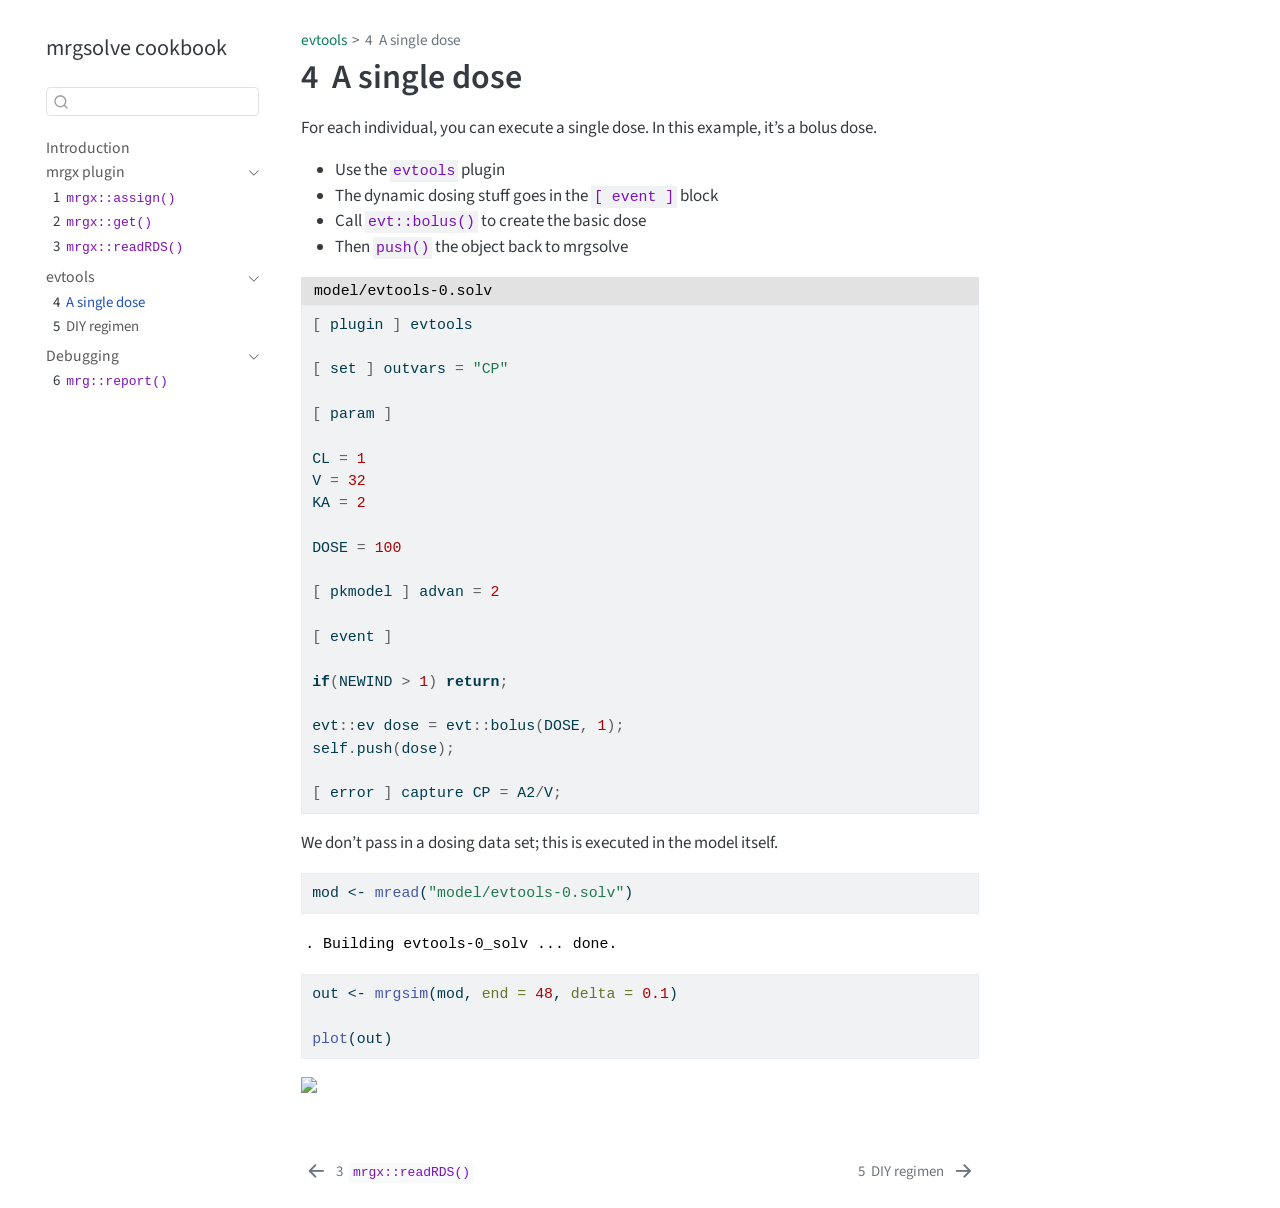
==== docs/evtools-0.html @ e3a0a81f "start adding evtools" ====
<!DOCTYPE html>
<html xmlns="http://www.w3.org/1999/xhtml" lang="en" xml:lang="en"><head>

<meta charset="utf-8">
<meta name="generator" content="quarto-1.9.37">

<meta name="viewport" content="width=device-width, initial-scale=1.0, user-scalable=yes">


<title>4&nbsp; A single dose – mrgsolve cookbook</title>
<style>
/* Default styles provided by pandoc.
** See https://pandoc.org/MANUAL.html#variables-for-html for config info.
*/
code{white-space: pre-wrap;}
span.smallcaps{font-variant: small-caps;}
div.columns{display: flex; gap: min(4vw, 1.5em);}
div.column{flex: auto; overflow-x: auto;}
div.hanging-indent{margin-left: 1.5em; text-indent: -1.5em;}
ul.task-list{list-style: none;}
ul.task-list li input[type="checkbox"] {
  width: 0.8em;
  margin: 0 0.8em 0.2em -1em; /* quarto-specific, see https://github.com/quarto-dev/quarto-cli/issues/4556 */ 
  vertical-align: middle;
}
/* CSS for syntax highlighting */
html { -webkit-text-size-adjust: 100%; }
pre > code.sourceCode { white-space: pre; position: relative; }
pre > code.sourceCode > span { display: inline-block; line-height: 1.25; }
pre > code.sourceCode > span:empty { height: 1.2em; }
.sourceCode { overflow: visible; }
code.sourceCode > span { color: inherit; text-decoration: inherit; }
div.sourceCode { margin: 1em 0; }
pre.sourceCode { margin: 0; }
@media screen {
div.sourceCode { overflow: auto; }
}
@media print {
pre > code.sourceCode { white-space: pre-wrap; }
pre > code.sourceCode > span { text-indent: -5em; padding-left: 5em; }
}
pre.numberSource code
  { counter-reset: source-line 0; }
pre.numberSource code > span
  { position: relative; left: -4em; counter-increment: source-line; }
pre.numberSource code > span > a:first-child::before
  { content: counter(source-line);
    position: relative; left: -1em; text-align: right; vertical-align: baseline;
    border: none; display: inline-block;
    -webkit-touch-callout: none; -webkit-user-select: none;
    -khtml-user-select: none; -moz-user-select: none;
    -ms-user-select: none; user-select: none;
    padding: 0 4px; width: 4em;
  }
pre.numberSource { margin-left: 3em;  padding-left: 4px; }
div.sourceCode
  {   }
@media screen {
pre > code.sourceCode > span > a:first-child::before { text-decoration: underline; }
}
</style>


<script src="site_libs/quarto-nav/quarto-nav.js"></script>
<script src="site_libs/quarto-nav/headroom.min.js"></script>
<script src="site_libs/clipboard/clipboard.min.js"></script>
<script src="site_libs/quarto-search/autocomplete.umd.js"></script>
<script src="site_libs/quarto-search/fuse.min.js"></script>
<script src="site_libs/quarto-search/quarto-search.js"></script>
<meta name="quarto:offset" content="./">
<link href="./evtools-1.html" rel="next">
<link href="./mrgx-rds.html" rel="prev">
<link href="./images/MRG-Solve-Hex.png" rel="icon" type="image/png">
<script src="site_libs/quarto-html/quarto.js" type="module"></script>
<script src="site_libs/quarto-html/tabsets/tabsets.js" type="module"></script>
<script src="site_libs/quarto-html/popper.min.js"></script>
<script src="site_libs/quarto-html/tippy.umd.min.js"></script>
<script src="site_libs/quarto-html/anchor.min.js"></script>
<link href="site_libs/quarto-html/tippy.css" rel="stylesheet">
<link href="site_libs/quarto-html/quarto-syntax-highlighting-7f8f88aac4f3542376d5c11b86a4c14d.css" rel="stylesheet" id="quarto-text-highlighting-styles">
<script src="site_libs/bootstrap/bootstrap.min.js"></script>
<link href="site_libs/bootstrap/bootstrap-icons.css" rel="stylesheet">
<link href="site_libs/bootstrap/bootstrap-fcea66d32851c3decd982b1877fc33de.min.css" rel="stylesheet" append-hash="true" id="quarto-bootstrap" data-mode="light">
<script id="quarto-search-options" type="application/json">{
  "location": "sidebar",
  "copy-button": false,
  "collapse-after": 3,
  "panel-placement": "start",
  "type": "textbox",
  "limit": 50,
  "keyboard-shortcut": [
    "f",
    "/",
    "s"
  ],
  "show-item-context": false,
  "language": {
    "search-no-results-text": "No results",
    "search-matching-documents-text": "matching documents",
    "search-copy-link-title": "Copy link to search",
    "search-hide-matches-text": "Hide additional matches",
    "search-more-match-text": "more match in this document",
    "search-more-matches-text": "more matches in this document",
    "search-clear-button-title": "Clear",
    "search-text-placeholder": "",
    "search-detached-cancel-button-title": "Cancel",
    "search-submit-button-title": "Submit",
    "search-label": "Search"
  }
}</script>


</head>

<body class="nav-sidebar floating quarto-light">

<div id="quarto-search-results"></div>
  <header id="quarto-header" class="headroom fixed-top">
  <nav class="quarto-secondary-nav">
    <div class="container-fluid d-flex">
      <button type="button" class="quarto-btn-toggle btn" data-bs-toggle="collapse" role="button" data-bs-target=".quarto-sidebar-collapse-item" aria-controls="quarto-sidebar" aria-expanded="false" aria-label="Toggle sidebar navigation" onclick="if (window.quartoToggleHeadroom) { window.quartoToggleHeadroom(); }">
        <i class="bi bi-layout-text-sidebar-reverse"></i>
      </button>
        <nav class="quarto-page-breadcrumbs" aria-label="breadcrumb"><ol class="breadcrumb"><li class="breadcrumb-item"><a href="./evtools-0.html">evtools</a></li><li class="breadcrumb-item"><a href="./evtools-0.html"><span class="chapter-number">4</span>&nbsp; <span class="chapter-title">A single dose</span></a></li></ol></nav>
        <a class="flex-grow-1" role="navigation" data-bs-toggle="collapse" data-bs-target=".quarto-sidebar-collapse-item" aria-controls="quarto-sidebar" aria-expanded="false" aria-label="Toggle sidebar navigation" onclick="if (window.quartoToggleHeadroom) { window.quartoToggleHeadroom(); }">      
        </a>
      <button type="button" class="btn quarto-search-button" aria-label="Search" onclick="window.quartoOpenSearch();">
        <i class="bi bi-search"></i>
      </button>
    </div>
  </nav>
</header>
<!-- content -->
<div id="quarto-content" class="quarto-container page-columns page-rows-contents page-layout-article">
<!-- sidebar -->
  <nav id="quarto-sidebar" class="sidebar collapse collapse-horizontal quarto-sidebar-collapse-item sidebar-navigation floating overflow-auto">
    <div class="pt-lg-2 mt-2 text-left sidebar-header">
    <div class="sidebar-title mb-0 py-0">
      <a href="./">mrgsolve cookbook</a> 
    </div>
      </div>
        <div class="mt-2 flex-shrink-0 align-items-center">
        <div class="sidebar-search">
        <div id="quarto-search" class="" title="Search"></div>
        </div>
        </div>
    <div class="sidebar-menu-container"> 
    <ul class="list-unstyled mt-1">
        <li class="sidebar-item">
  <div class="sidebar-item-container"> 
  <a href="./index.html" class="sidebar-item-text sidebar-link">
 <span class="menu-text">Introduction</span></a>
  </div>
</li>
        <li class="sidebar-item sidebar-item-section">
      <div class="sidebar-item-container"> 
            <a class="sidebar-item-text sidebar-link text-start" data-bs-toggle="collapse" data-bs-target="#quarto-sidebar-section-1" role="navigation" aria-expanded="true">
 <span class="menu-text">mrgx plugin</span></a>
          <a class="sidebar-item-toggle text-start" data-bs-toggle="collapse" data-bs-target="#quarto-sidebar-section-1" role="navigation" aria-expanded="true" aria-label="Toggle section">
            <i class="bi bi-chevron-right ms-2"></i>
          </a> 
      </div>
      <ul id="quarto-sidebar-section-1" class="collapse list-unstyled sidebar-section depth1 show">  
          <li class="sidebar-item">
  <div class="sidebar-item-container"> 
  <a href="./mrgx-assign.html" class="sidebar-item-text sidebar-link">
 <span class="menu-text"><span class="chapter-number">1</span>&nbsp; <span class="chapter-title"><code>mrgx::assign()</code></span></span></a>
  </div>
</li>
          <li class="sidebar-item">
  <div class="sidebar-item-container"> 
  <a href="./mrgx-get.html" class="sidebar-item-text sidebar-link">
 <span class="menu-text"><span class="chapter-number">2</span>&nbsp; <span class="chapter-title"><code>mrgx::get()</code></span></span></a>
  </div>
</li>
          <li class="sidebar-item">
  <div class="sidebar-item-container"> 
  <a href="./mrgx-rds.html" class="sidebar-item-text sidebar-link">
 <span class="menu-text"><span class="chapter-number">3</span>&nbsp; <span class="chapter-title"><code>mrgx::readRDS()</code></span></span></a>
  </div>
</li>
      </ul>
  </li>
        <li class="sidebar-item sidebar-item-section">
      <div class="sidebar-item-container"> 
            <a class="sidebar-item-text sidebar-link text-start" data-bs-toggle="collapse" data-bs-target="#quarto-sidebar-section-2" role="navigation" aria-expanded="true">
 <span class="menu-text">evtools</span></a>
          <a class="sidebar-item-toggle text-start" data-bs-toggle="collapse" data-bs-target="#quarto-sidebar-section-2" role="navigation" aria-expanded="true" aria-label="Toggle section">
            <i class="bi bi-chevron-right ms-2"></i>
          </a> 
      </div>
      <ul id="quarto-sidebar-section-2" class="collapse list-unstyled sidebar-section depth1 show">  
          <li class="sidebar-item">
  <div class="sidebar-item-container"> 
  <a href="./evtools-0.html" class="sidebar-item-text sidebar-link active">
 <span class="menu-text"><span class="chapter-number">4</span>&nbsp; <span class="chapter-title">A single dose</span></span></a>
  </div>
</li>
          <li class="sidebar-item">
  <div class="sidebar-item-container"> 
  <a href="./evtools-1.html" class="sidebar-item-text sidebar-link">
 <span class="menu-text"><span class="chapter-number">5</span>&nbsp; <span class="chapter-title">DIY regimen</span></span></a>
  </div>
</li>
      </ul>
  </li>
        <li class="sidebar-item sidebar-item-section">
      <div class="sidebar-item-container"> 
            <a class="sidebar-item-text sidebar-link text-start" data-bs-toggle="collapse" data-bs-target="#quarto-sidebar-section-3" role="navigation" aria-expanded="true">
 <span class="menu-text">Debugging</span></a>
          <a class="sidebar-item-toggle text-start" data-bs-toggle="collapse" data-bs-target="#quarto-sidebar-section-3" role="navigation" aria-expanded="true" aria-label="Toggle section">
            <i class="bi bi-chevron-right ms-2"></i>
          </a> 
      </div>
      <ul id="quarto-sidebar-section-3" class="collapse list-unstyled sidebar-section depth1 show">  
          <li class="sidebar-item">
  <div class="sidebar-item-container"> 
  <a href="./mrg-report.html" class="sidebar-item-text sidebar-link">
 <span class="menu-text"><span class="chapter-number">6</span>&nbsp; <span class="chapter-title"><code>mrg::report()</code></span></span></a>
  </div>
</li>
      </ul>
  </li>
    </ul>
    </div>
</nav>
<div id="quarto-sidebar-glass" class="quarto-sidebar-collapse-item" data-bs-toggle="collapse" data-bs-target=".quarto-sidebar-collapse-item"></div>
<!-- margin-sidebar -->
    <div id="quarto-margin-sidebar" class="sidebar margin-sidebar zindex-bottom">
        
    </div>
<!-- main -->
<main class="content" id="quarto-document-content">

<header id="title-block-header" class="quarto-title-block default"><nav class="quarto-page-breadcrumbs quarto-title-breadcrumbs d-none d-lg-block" aria-label="breadcrumb"><ol class="breadcrumb"><li class="breadcrumb-item"><a href="./evtools-0.html">evtools</a></li><li class="breadcrumb-item"><a href="./evtools-0.html"><span class="chapter-number">4</span>&nbsp; <span class="chapter-title">A single dose</span></a></li></ol></nav>
<div class="quarto-title">
<h1 class="title"><span class="chapter-number">4</span>&nbsp; <span class="chapter-title">A single dose</span></h1>
</div>



<div class="quarto-title-meta">

    
  
    
  </div>
  


</header>


<p>For each individual, you can execute a single dose. In this example, it’s a bolus dose.</p>
<ul>
<li>Use the <code>evtools</code> plugin</li>
<li>The dynamic dosing stuff goes in the <code>[ event ]</code> block</li>
<li>Call <code>evt::bolus()</code> to create the basic dose</li>
<li>Then <code>push()</code> the object back to mrgsolve</li>
</ul>
<div class="cell">
<div class="code-with-filename">
<div class="code-with-filename-file">
<pre><strong>model/evtools-0.solv</strong></pre>
</div>
<div class="code-copy-outer-scaffold"><div class="sourceCode cell-code" id="cb1"><pre class="sourceCode c code-with-copy"><code class="sourceCode c"><span id="cb1-1"><a href="#cb1-1" aria-hidden="true" tabindex="-1"></a><span class="op">[</span> plugin <span class="op">]</span> evtools</span>
<span id="cb1-2"><a href="#cb1-2" aria-hidden="true" tabindex="-1"></a></span>
<span id="cb1-3"><a href="#cb1-3" aria-hidden="true" tabindex="-1"></a><span class="op">[</span> set <span class="op">]</span> outvars <span class="op">=</span> <span class="st">"CP"</span></span>
<span id="cb1-4"><a href="#cb1-4" aria-hidden="true" tabindex="-1"></a></span>
<span id="cb1-5"><a href="#cb1-5" aria-hidden="true" tabindex="-1"></a><span class="op">[</span> param <span class="op">]</span> </span>
<span id="cb1-6"><a href="#cb1-6" aria-hidden="true" tabindex="-1"></a></span>
<span id="cb1-7"><a href="#cb1-7" aria-hidden="true" tabindex="-1"></a>CL <span class="op">=</span> <span class="dv">1</span></span>
<span id="cb1-8"><a href="#cb1-8" aria-hidden="true" tabindex="-1"></a>V <span class="op">=</span> <span class="dv">32</span></span>
<span id="cb1-9"><a href="#cb1-9" aria-hidden="true" tabindex="-1"></a>KA <span class="op">=</span> <span class="dv">2</span></span>
<span id="cb1-10"><a href="#cb1-10" aria-hidden="true" tabindex="-1"></a></span>
<span id="cb1-11"><a href="#cb1-11" aria-hidden="true" tabindex="-1"></a>DOSE <span class="op">=</span> <span class="dv">100</span></span>
<span id="cb1-12"><a href="#cb1-12" aria-hidden="true" tabindex="-1"></a></span>
<span id="cb1-13"><a href="#cb1-13" aria-hidden="true" tabindex="-1"></a><span class="op">[</span> pkmodel <span class="op">]</span> advan <span class="op">=</span> <span class="dv">2</span></span>
<span id="cb1-14"><a href="#cb1-14" aria-hidden="true" tabindex="-1"></a></span>
<span id="cb1-15"><a href="#cb1-15" aria-hidden="true" tabindex="-1"></a><span class="op">[</span> event <span class="op">]</span> </span>
<span id="cb1-16"><a href="#cb1-16" aria-hidden="true" tabindex="-1"></a></span>
<span id="cb1-17"><a href="#cb1-17" aria-hidden="true" tabindex="-1"></a><span class="cf">if</span><span class="op">(</span>NEWIND <span class="op">&gt;</span> <span class="dv">1</span><span class="op">)</span> <span class="cf">return</span><span class="op">;</span> </span>
<span id="cb1-18"><a href="#cb1-18" aria-hidden="true" tabindex="-1"></a></span>
<span id="cb1-19"><a href="#cb1-19" aria-hidden="true" tabindex="-1"></a>evt<span class="op">::</span>ev dose <span class="op">=</span> evt<span class="op">::</span>bolus<span class="op">(</span>DOSE<span class="op">,</span> <span class="dv">1</span><span class="op">);</span> </span>
<span id="cb1-20"><a href="#cb1-20" aria-hidden="true" tabindex="-1"></a>self<span class="op">.</span>push<span class="op">(</span>dose<span class="op">);</span> </span>
<span id="cb1-21"><a href="#cb1-21" aria-hidden="true" tabindex="-1"></a></span>
<span id="cb1-22"><a href="#cb1-22" aria-hidden="true" tabindex="-1"></a><span class="op">[</span> error <span class="op">]</span> capture CP <span class="op">=</span> A2<span class="op">/</span>V<span class="op">;</span></span></code></pre></div><button title="Copy to Clipboard" class="code-copy-button"><i class="bi"></i></button></div>
</div>
</div>
<p>We don’t pass in a dosing data set; this is executed in the model itself.</p>
<div class="cell">
<div class="code-copy-outer-scaffold"><div class="sourceCode cell-code" id="cb2"><pre class="sourceCode r code-with-copy"><code class="sourceCode r"><span id="cb2-1"><a href="#cb2-1" aria-hidden="true" tabindex="-1"></a>mod <span class="ot">&lt;-</span> <span class="fu">mread</span>(<span class="st">"model/evtools-0.solv"</span>)</span></code></pre></div><button title="Copy to Clipboard" class="code-copy-button"><i class="bi"></i></button></div>
<div class="cell-output cell-output-stderr">
<pre><code>. Building evtools-0_solv ... done.</code></pre>
</div>
<div class="code-copy-outer-scaffold"><div class="sourceCode cell-code" id="cb4"><pre class="sourceCode r code-with-copy"><code class="sourceCode r"><span id="cb4-1"><a href="#cb4-1" aria-hidden="true" tabindex="-1"></a>out <span class="ot">&lt;-</span> <span class="fu">mrgsim</span>(mod, <span class="at">end =</span> <span class="dv">48</span>, <span class="at">delta =</span> <span class="fl">0.1</span>)</span>
<span id="cb4-2"><a href="#cb4-2" aria-hidden="true" tabindex="-1"></a></span>
<span id="cb4-3"><a href="#cb4-3" aria-hidden="true" tabindex="-1"></a><span class="fu">plot</span>(out)</span></code></pre></div><button title="Copy to Clipboard" class="code-copy-button"><i class="bi"></i></button></div>
<div class="cell-output-display">
<div>
<figure class="figure">
<p><img src="evtools-0_files/figure-html/unnamed-chunk-3-1.png" class="img-fluid figure-img" width="672"></p>
</figure>
</div>
</div>
</div>



</main> <!-- /main -->
<script id="quarto-html-after-body" type="application/javascript">
  window.document.addEventListener("DOMContentLoaded", function (event) {
    const icon = "";
    const anchorJS = new window.AnchorJS();
    anchorJS.options = {
      placement: 'right',
      icon: icon
    };
    anchorJS.add('.anchored');
    const isCodeAnnotation = (el) => {
      for (const clz of el.classList) {
        if (clz.startsWith('code-annotation-')) {                     
          return true;
        }
      }
      return false;
    }
    const onCopySuccess = function(e) {
      // button target
      const button = e.trigger;
      // don't keep focus
      button.blur();
      // flash "checked"
      button.classList.add('code-copy-button-checked');
      var currentTitle = button.getAttribute("title");
      button.setAttribute("title", "Copied!");
      let tooltip;
      if (window.bootstrap) {
        button.setAttribute("data-bs-toggle", "tooltip");
        button.setAttribute("data-bs-placement", "left");
        button.setAttribute("data-bs-title", "Copied!");
        tooltip = new bootstrap.Tooltip(button, 
          { trigger: "manual", 
            customClass: "code-copy-button-tooltip",
            offset: [0, -8]});
        tooltip.show();    
      }
      setTimeout(function() {
        if (tooltip) {
          tooltip.hide();
          button.removeAttribute("data-bs-title");
          button.removeAttribute("data-bs-toggle");
          button.removeAttribute("data-bs-placement");
        }
        button.setAttribute("title", currentTitle);
        button.classList.remove('code-copy-button-checked');
      }, 1000);
      // clear code selection
      e.clearSelection();
    }
    const getTextToCopy = function(trigger) {
      const outerScaffold = trigger.parentElement.cloneNode(true);
      const codeEl = outerScaffold.querySelector('code');
      for (const childEl of codeEl.children) {
        if (isCodeAnnotation(childEl)) {
          childEl.remove();
        }
      }
      return codeEl.innerText;
    }
    const clipboard = new window.ClipboardJS('.code-copy-button:not([data-in-quarto-modal])', {
      text: getTextToCopy
    });
    clipboard.on('success', onCopySuccess);
    if (window.document.getElementById('quarto-embedded-source-code-modal')) {
      const clipboardModal = new window.ClipboardJS('.code-copy-button[data-in-quarto-modal]', {
        text: getTextToCopy,
        container: window.document.getElementById('quarto-embedded-source-code-modal')
      });
      clipboardModal.on('success', onCopySuccess);
    }
      var localhostRegex = new RegExp(/^(?:http|https):\/\/localhost\:?[0-9]*\//);
      var mailtoRegex = new RegExp(/^mailto:/);
        var filterRegex = new RegExp('/' + window.location.host + '/');
      var isInternal = (href) => {
          return filterRegex.test(href) || localhostRegex.test(href) || mailtoRegex.test(href);
      }
      // Inspect non-navigation links and adorn them if external
     var links = window.document.querySelectorAll('a[href]:not(.nav-link):not(.navbar-brand):not(.toc-action):not(.sidebar-link):not(.sidebar-item-toggle):not(.pagination-link):not(.no-external):not([aria-hidden]):not(.dropdown-item):not(.quarto-navigation-tool):not(.about-link)');
      for (var i=0; i<links.length; i++) {
        const link = links[i];
        if (!isInternal(link.href)) {
          // undo the damage that might have been done by quarto-nav.js in the case of
          // links that we want to consider external
          if (link.dataset.originalHref !== undefined) {
            link.href = link.dataset.originalHref;
          }
        }
      }
    function tippyHover(el, contentFn, onTriggerFn, onUntriggerFn) {
      const config = {
        allowHTML: true,
        maxWidth: 500,
        delay: 100,
        arrow: false,
        appendTo: function(el) {
            return el.parentElement;
        },
        interactive: true,
        interactiveBorder: 10,
        theme: 'quarto',
        placement: 'bottom-start',
      };
      if (contentFn) {
        config.content = contentFn;
      }
      if (onTriggerFn) {
        config.onTrigger = onTriggerFn;
      }
      if (onUntriggerFn) {
        config.onUntrigger = onUntriggerFn;
      }
      window.tippy(el, config); 
    }
    const noterefs = window.document.querySelectorAll('a[role="doc-noteref"]');
    for (var i=0; i<noterefs.length; i++) {
      const ref = noterefs[i];
      tippyHover(ref, function() {
        // use id or data attribute instead here
        let href = ref.getAttribute('data-footnote-href') || ref.getAttribute('href');
        try { href = new URL(href).hash; } catch {}
        const id = href.replace(/^#\/?/, "");
        const note = window.document.getElementById(id);
        if (note) {
          return note.innerHTML;
        } else {
          return "";
        }
      });
    }
    const xrefs = window.document.querySelectorAll('a.quarto-xref');
    const processXRef = (id, note) => {
      // Strip column container classes
      const stripColumnClz = (el) => {
        el.classList.remove("page-full", "page-columns");
        if (el.children) {
          for (const child of el.children) {
            stripColumnClz(child);
          }
        }
      }
      stripColumnClz(note)
      if (id === null || id.startsWith('sec-')) {
        // Special case sections, only their first couple elements
        const container = document.createElement("div");
        if (note.children && note.children.length > 2) {
          container.appendChild(note.children[0].cloneNode(true));
          for (let i = 1; i < note.children.length; i++) {
            const child = note.children[i];
            if (child.tagName === "P" && child.innerText === "") {
              continue;
            } else {
              container.appendChild(child.cloneNode(true));
              break;
            }
          }
          if (window.Quarto?.typesetMath) {
            window.Quarto.typesetMath(container);
          }
          return container.innerHTML
        } else {
          if (window.Quarto?.typesetMath) {
            window.Quarto.typesetMath(note);
          }
          return note.innerHTML;
        }
      } else {
        // Remove any anchor links if they are present
        const anchorLink = note.querySelector('a.anchorjs-link');
        if (anchorLink) {
          anchorLink.remove();
        }
        if (window.Quarto?.typesetMath) {
          window.Quarto.typesetMath(note);
        }
        if (note.classList.contains("callout")) {
          return note.outerHTML;
        } else {
          return note.innerHTML;
        }
      }
    }
    for (var i=0; i<xrefs.length; i++) {
      const xref = xrefs[i];
      tippyHover(xref, undefined, function(instance) {
        instance.disable();
        let url = xref.getAttribute('href');
        let hash = undefined; 
        if (url.startsWith('#')) {
          hash = url;
        } else {
          try { hash = new URL(url).hash; } catch {}
        }
        if (hash) {
          const id = hash.replace(/^#\/?/, "");
          const note = window.document.getElementById(id);
          if (note !== null) {
            try {
              const html = processXRef(id, note.cloneNode(true));
              instance.setContent(html);
            } finally {
              instance.enable();
              instance.show();
            }
          } else {
            // See if we can fetch this
            fetch(url.split('#')[0])
            .then(res => res.text())
            .then(html => {
              const parser = new DOMParser();
              const htmlDoc = parser.parseFromString(html, "text/html");
              const note = htmlDoc.getElementById(id);
              if (note !== null) {
                const html = processXRef(id, note);
                instance.setContent(html);
              } 
            }).finally(() => {
              instance.enable();
              instance.show();
            });
          }
        } else {
          // See if we can fetch a full url (with no hash to target)
          // This is a special case and we should probably do some content thinning / targeting
          fetch(url)
          .then(res => res.text())
          .then(html => {
            const parser = new DOMParser();
            const htmlDoc = parser.parseFromString(html, "text/html");
            const note = htmlDoc.querySelector('main.content');
            if (note !== null) {
              // This should only happen for chapter cross references
              // (since there is no id in the URL)
              // remove the first header
              if (note.children.length > 0 && note.children[0].tagName === "HEADER") {
                note.children[0].remove();
              }
              const html = processXRef(null, note);
              instance.setContent(html);
            } 
          }).finally(() => {
            instance.enable();
            instance.show();
          });
        }
      }, function(instance) {
      });
    }
        let selectedAnnoteEl;
        const selectorForAnnotation = ( cell, annotation) => {
          let cellAttr = 'data-code-cell="' + cell + '"';
          let lineAttr = 'data-code-annotation="' +  annotation + '"';
          const selector = 'span[' + cellAttr + '][' + lineAttr + ']';
          return selector;
        }
        const selectCodeLines = (annoteEl) => {
          const doc = window.document;
          const targetCell = annoteEl.getAttribute("data-target-cell");
          const targetAnnotation = annoteEl.getAttribute("data-target-annotation");
          const annoteSpan = window.document.querySelector(selectorForAnnotation(targetCell, targetAnnotation));
          const lines = annoteSpan.getAttribute("data-code-lines").split(",");
          const lineIds = lines.map((line) => {
            return targetCell + "-" + line;
          })
          let top = null;
          let height = null;
          let parent = null;
          if (lineIds.length > 0) {
              //compute the position of the single el (top and bottom and make a div)
              const el = window.document.getElementById(lineIds[0]);
              top = el.offsetTop;
              height = el.offsetHeight;
              parent = el.parentElement.parentElement;
            if (lineIds.length > 1) {
              const lastEl = window.document.getElementById(lineIds[lineIds.length - 1]);
              const bottom = lastEl.offsetTop + lastEl.offsetHeight;
              height = bottom - top;
            }
            if (top !== null && height !== null && parent !== null) {
              // cook up a div (if necessary) and position it 
              let div = window.document.getElementById("code-annotation-line-highlight");
              if (div === null) {
                div = window.document.createElement("div");
                div.setAttribute("id", "code-annotation-line-highlight");
                div.style.position = 'absolute';
                parent.appendChild(div);
              }
              div.style.top = top - 2 + "px";
              div.style.height = height + 4 + "px";
              div.style.left = 0;
              let gutterDiv = window.document.getElementById("code-annotation-line-highlight-gutter");
              if (gutterDiv === null) {
                gutterDiv = window.document.createElement("div");
                gutterDiv.setAttribute("id", "code-annotation-line-highlight-gutter");
                gutterDiv.style.position = 'absolute';
                const codeCell = window.document.getElementById(targetCell);
                const gutter = codeCell.querySelector('.code-annotation-gutter');
                gutter.appendChild(gutterDiv);
              }
              gutterDiv.style.top = top - 2 + "px";
              gutterDiv.style.height = height + 4 + "px";
            }
            selectedAnnoteEl = annoteEl;
          }
        };
        const unselectCodeLines = () => {
          const elementsIds = ["code-annotation-line-highlight", "code-annotation-line-highlight-gutter"];
          elementsIds.forEach((elId) => {
            const div = window.document.getElementById(elId);
            if (div) {
              div.remove();
            }
          });
          selectedAnnoteEl = undefined;
        };
          // Handle positioning of the toggle
      window.addEventListener(
        "resize",
        throttle(() => {
          elRect = undefined;
          if (selectedAnnoteEl) {
            selectCodeLines(selectedAnnoteEl);
          }
        }, 10)
      );
      function throttle(fn, ms) {
      let throttle = false;
      let timer;
        return (...args) => {
          if(!throttle) { // first call gets through
              fn.apply(this, args);
              throttle = true;
          } else { // all the others get throttled
              if(timer) clearTimeout(timer); // cancel #2
              timer = setTimeout(() => {
                fn.apply(this, args);
                timer = throttle = false;
              }, ms);
          }
        };
      }
        // Attach click handler to the DT
        const annoteDls = window.document.querySelectorAll('dt[data-target-cell]');
        for (const annoteDlNode of annoteDls) {
          annoteDlNode.addEventListener('click', (event) => {
            const clickedEl = event.target;
            if (clickedEl !== selectedAnnoteEl) {
              unselectCodeLines();
              const activeEl = window.document.querySelector('dt[data-target-cell].code-annotation-active');
              if (activeEl) {
                activeEl.classList.remove('code-annotation-active');
              }
              selectCodeLines(clickedEl);
              clickedEl.classList.add('code-annotation-active');
            } else {
              // Unselect the line
              unselectCodeLines();
              clickedEl.classList.remove('code-annotation-active');
            }
          });
        }
    const findCites = (el) => {
      const parentEl = el.parentElement;
      if (parentEl) {
        const cites = parentEl.dataset.cites;
        if (cites) {
          return {
            el,
            cites: cites.split(' ')
          };
        } else {
          return findCites(el.parentElement)
        }
      } else {
        return undefined;
      }
    };
    var bibliorefs = window.document.querySelectorAll('a[role="doc-biblioref"]');
    for (var i=0; i<bibliorefs.length; i++) {
      const ref = bibliorefs[i];
      const citeInfo = findCites(ref);
      if (citeInfo) {
        tippyHover(citeInfo.el, function() {
          var popup = window.document.createElement('div');
          citeInfo.cites.forEach(function(cite) {
            var citeDiv = window.document.createElement('div');
            citeDiv.classList.add('hanging-indent');
            citeDiv.classList.add('csl-entry');
            var biblioDiv = window.document.getElementById('ref-' + cite);
            if (biblioDiv) {
              citeDiv.innerHTML = biblioDiv.innerHTML;
            }
            popup.appendChild(citeDiv);
          });
          return popup.innerHTML;
        });
      }
    }
  });
  </script>
<nav class="page-navigation">
  <div class="nav-page nav-page-previous">
      <a href="./mrgx-rds.html" class="pagination-link" aria-label="`mrgx::readRDS()`">
        <i class="bi bi-arrow-left-short"></i> <span class="nav-page-text"><span class="chapter-number">3</span>&nbsp; <span class="chapter-title"><code>mrgx::readRDS()</code></span></span>
      </a>          
  </div>
  <div class="nav-page nav-page-next">
      <a href="./evtools-1.html" class="pagination-link" aria-label="DIY regimen">
        <span class="nav-page-text"><span class="chapter-number">5</span>&nbsp; <span class="chapter-title">DIY regimen</span></span> <i class="bi bi-arrow-right-short"></i>
      </a>
  </div>
</nav>
</div> <!-- /content -->




</body></html>
---- docs/site_libs/quarto-html/tippy.css ----
.tippy-box[data-animation=fade][data-state=hidden]{opacity:0}[data-tippy-root]{max-width:calc(100vw - 10px)}.tippy-box{position:relative;background-color:#333;color:#fff;border-radius:4px;font-size:14px;line-height:1.4;white-space:normal;outline:0;transition-property:transform,visibility,opacity}.tippy-box[data-placement^=top]>.tippy-arrow{bottom:0}.tippy-box[data-placement^=top]>.tippy-arrow:before{bottom:-7px;left:0;border-width:8px 8px 0;border-top-color:initial;transform-origin:center top}.tippy-box[data-placement^=bottom]>.tippy-arrow{top:0}.tippy-box[data-placement^=bottom]>.tippy-arrow:before{top:-7px;left:0;border-width:0 8px 8px;border-bottom-color:initial;transform-origin:center bottom}.tippy-box[data-placement^=left]>.tippy-arrow{right:0}.tippy-box[data-placement^=left]>.tippy-arrow:before{border-width:8px 0 8px 8px;border-left-color:initial;right:-7px;transform-origin:center left}.tippy-box[data-placement^=right]>.tippy-arrow{left:0}.tippy-box[data-placement^=right]>.tippy-arrow:before{left:-7px;border-width:8px 8px 8px 0;border-right-color:initial;transform-origin:center right}.tippy-box[data-inertia][data-state=visible]{transition-timing-function:cubic-bezier(.54,1.5,.38,1.11)}.tippy-arrow{width:16px;height:16px;color:#333}.tippy-arrow:before{content:"";position:absolute;border-color:transparent;border-style:solid}.tippy-content{position:relative;padding:5px 9px;z-index:1}
---- docs/site_libs/quarto-html/quarto-syntax-highlighting-7f8f88aac4f3542376d5c11b86a4c14d.css ----
/* quarto syntax highlight colors */
:root {
  --quarto-hl-ot-color: #003B4F;
  --quarto-hl-at-color: #657422;
  --quarto-hl-ss-color: #20794D;
  --quarto-hl-an-color: #5E5E5E;
  --quarto-hl-fu-color: #4758AB;
  --quarto-hl-st-color: #20794D;
  --quarto-hl-cf-color: #003B4F;
  --quarto-hl-op-color: #5E5E5E;
  --quarto-hl-er-color: #AD0000;
  --quarto-hl-bn-color: #AD0000;
  --quarto-hl-al-color: #AD0000;
  --quarto-hl-va-color: #111111;
  --quarto-hl-bu-color: inherit;
  --quarto-hl-ex-color: inherit;
  --quarto-hl-pp-color: #AD0000;
  --quarto-hl-in-color: #5E5E5E;
  --quarto-hl-vs-color: #20794D;
  --quarto-hl-wa-color: #5E5E5E;
  --quarto-hl-do-color: #5E5E5E;
  --quarto-hl-im-color: #00769E;
  --quarto-hl-ch-color: #20794D;
  --quarto-hl-dt-color: #AD0000;
  --quarto-hl-fl-color: #AD0000;
  --quarto-hl-co-color: #5E5E5E;
  --quarto-hl-cv-color: #5E5E5E;
  --quarto-hl-cn-color: #8f5902;
  --quarto-hl-sc-color: #5E5E5E;
  --quarto-hl-dv-color: #AD0000;
  --quarto-hl-kw-color: #003B4F;
}

/* other quarto variables */
:root {
  --quarto-font-monospace: SFMono-Regular, Menlo, Monaco, Consolas, "Liberation Mono", "Courier New", monospace;
}

/* syntax highlight based on Pandoc's rules */
pre > code.sourceCode > span {
  color: #003B4F;
}

code.sourceCode > span {
  color: #003B4F;
}

div.sourceCode,
div.sourceCode pre.sourceCode {
  color: #003B4F;
}

/* Normal */
code span {
  color: #003B4F;
}

/* Alert */
code span.al {
  color: #AD0000;
  font-style: inherit;
}

/* Annotation */
code span.an {
  color: #5E5E5E;
  font-style: inherit;
}

/* Attribute */
code span.at {
  color: #657422;
  font-style: inherit;
}

/* BaseN */
code span.bn {
  color: #AD0000;
  font-style: inherit;
}

/* BuiltIn */
code span.bu {
  font-style: inherit;
}

/* ControlFlow */
code span.cf {
  color: #003B4F;
  font-weight: bold;
  font-style: inherit;
}

/* Char */
code span.ch {
  color: #20794D;
  font-style: inherit;
}

/* Constant */
code span.cn {
  color: #8f5902;
  font-style: inherit;
}

/* Comment */
code span.co {
  color: #5E5E5E;
  font-style: inherit;
}

/* CommentVar */
code span.cv {
  color: #5E5E5E;
  font-style: italic;
}

/* Documentation */
code span.do {
  color: #5E5E5E;
  font-style: italic;
}

/* DataType */
code span.dt {
  color: #AD0000;
  font-style: inherit;
}

/* DecVal */
code span.dv {
  color: #AD0000;
  font-style: inherit;
}

/* Error */
code span.er {
  color: #AD0000;
  font-style: inherit;
}

/* Extension */
code span.ex {
  font-style: inherit;
}

/* Float */
code span.fl {
  color: #AD0000;
  font-style: inherit;
}

/* Function */
code span.fu {
  color: #4758AB;
  font-style: inherit;
}

/* Import */
code span.im {
  color: #00769E;
  font-style: inherit;
}

/* Information */
code span.in {
  color: #5E5E5E;
  font-style: inherit;
}

/* Keyword */
code span.kw {
  color: #003B4F;
  font-weight: bold;
  font-style: inherit;
}

/* Operator */
code span.op {
  color: #5E5E5E;
  font-style: inherit;
}

/* Other */
code span.ot {
  color: #003B4F;
  font-style: inherit;
}

/* Preprocessor */
code span.pp {
  color: #AD0000;
  font-style: inherit;
}

/* SpecialChar */
code span.sc {
  color: #5E5E5E;
  font-style: inherit;
}

/* SpecialString */
code span.ss {
  color: #20794D;
  font-style: inherit;
}

/* String */
code span.st {
  color: #20794D;
  font-style: inherit;
}

/* Variable */
code span.va {
  color: #111111;
  font-style: inherit;
}

/* VerbatimString */
code span.vs {
  color: #20794D;
  font-style: inherit;
}

/* Warning */
code span.wa {
  color: #5E5E5E;
  font-style: italic;
}

.prevent-inlining {
  content: "</";
}

/*# sourceMappingURL=789ad8cd35626ba772517505b42a116e.css.map */
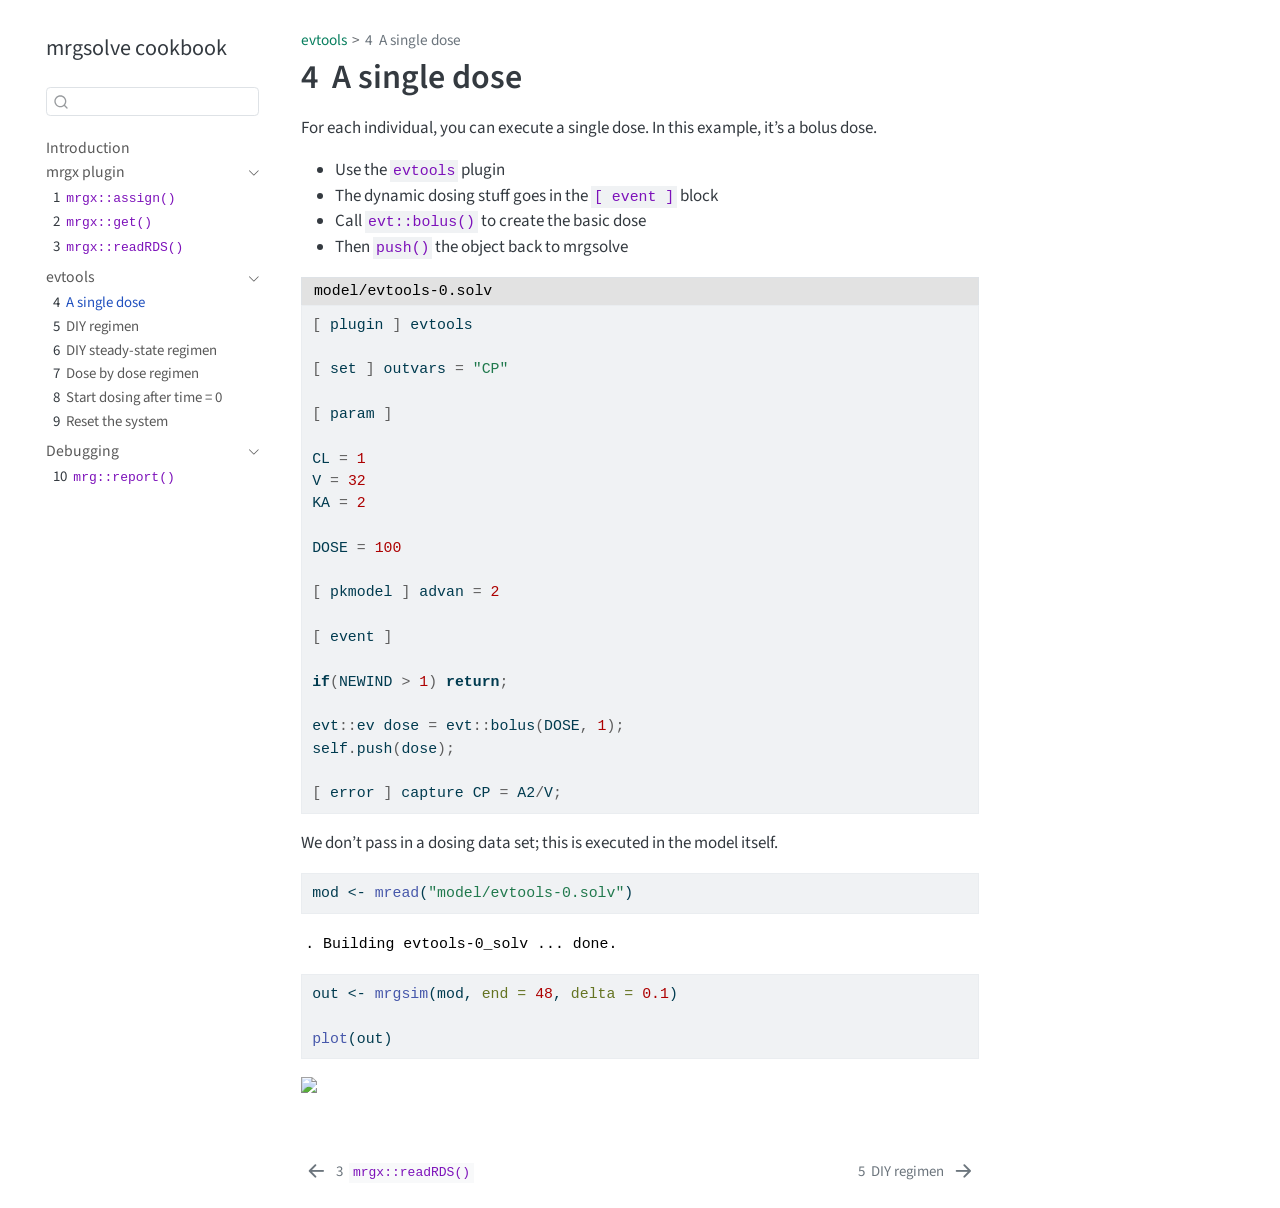
==== commit 4e5836a9: "add more evtools" ====
--- a/docs/evtools-0.html
+++ b/docs/evtools-0.html
@@ -202,6 +202,30 @@
  <span class="menu-text"><span class="chapter-number">5</span>&nbsp; <span class="chapter-title">DIY regimen</span></span></a>
   </div>
 </li>
+          <li class="sidebar-item">
+  <div class="sidebar-item-container"> 
+  <a href="./evtools-2.html" class="sidebar-item-text sidebar-link">
+ <span class="menu-text"><span class="chapter-number">6</span>&nbsp; <span class="chapter-title">DIY steady-state regimen</span></span></a>
+  </div>
+</li>
+          <li class="sidebar-item">
+  <div class="sidebar-item-container"> 
+  <a href="./evtools-3-4.html" class="sidebar-item-text sidebar-link">
+ <span class="menu-text"><span class="chapter-number">7</span>&nbsp; <span class="chapter-title">Dose by dose regimen</span></span></a>
+  </div>
+</li>
+          <li class="sidebar-item">
+  <div class="sidebar-item-container"> 
+  <a href="./evtools-5.html" class="sidebar-item-text sidebar-link">
+ <span class="menu-text"><span class="chapter-number">8</span>&nbsp; <span class="chapter-title">Start dosing after time = 0</span></span></a>
+  </div>
+</li>
+          <li class="sidebar-item">
+  <div class="sidebar-item-container"> 
+  <a href="./evtools-6.html" class="sidebar-item-text sidebar-link">
+ <span class="menu-text"><span class="chapter-number">9</span>&nbsp; <span class="chapter-title">Reset the system</span></span></a>
+  </div>
+</li>
       </ul>
   </li>
         <li class="sidebar-item sidebar-item-section">
@@ -216,7 +240,7 @@
           <li class="sidebar-item">
   <div class="sidebar-item-container"> 
   <a href="./mrg-report.html" class="sidebar-item-text sidebar-link">
- <span class="menu-text"><span class="chapter-number">6</span>&nbsp; <span class="chapter-title"><code>mrg::report()</code></span></span></a>
+ <span class="menu-text"><span class="chapter-number">10</span>&nbsp; <span class="chapter-title"><code>mrg::report()</code></span></span></a>
   </div>
 </li>
       </ul>
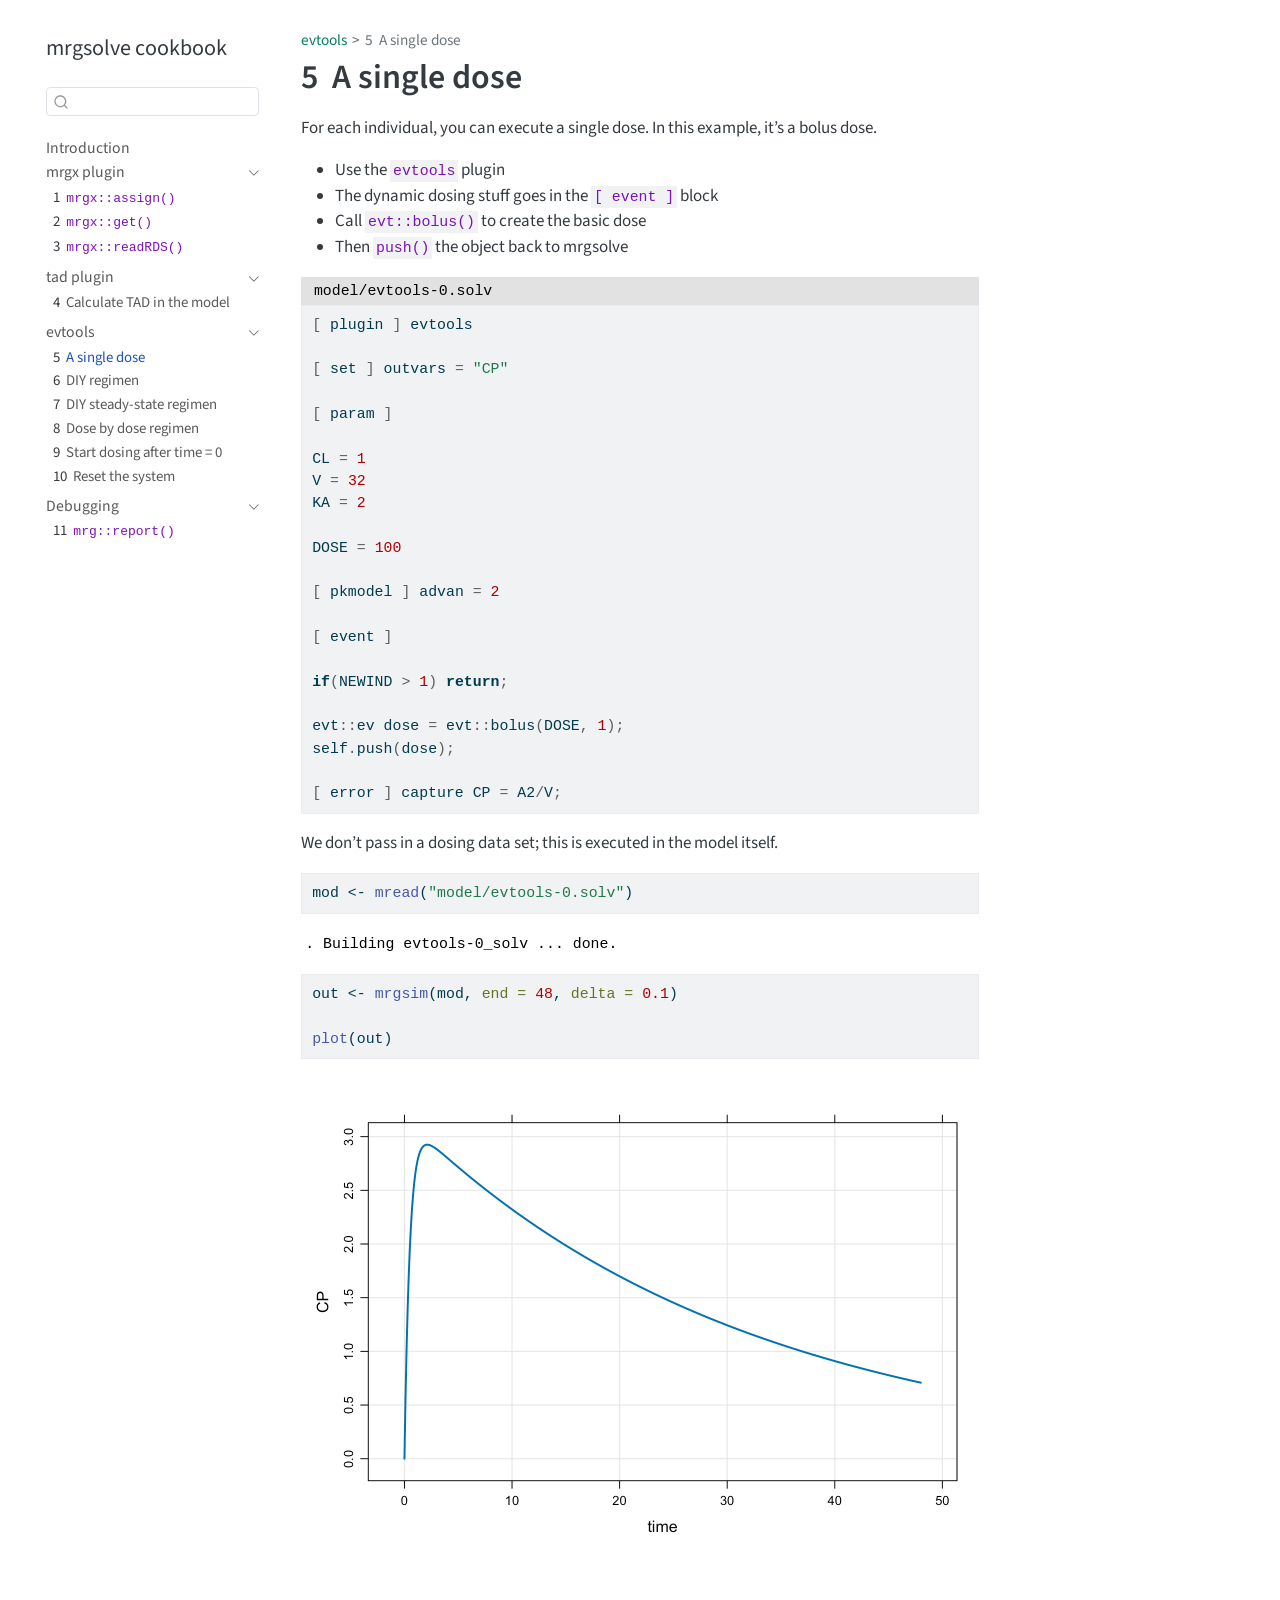
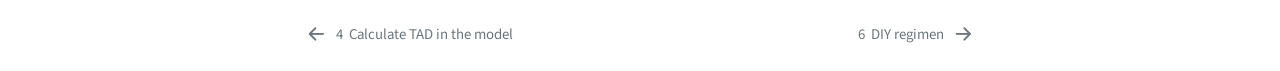
==== commit 75028ba2: "add tad vignette" ====
--- a/docs/evtools-0.html
+++ b/docs/evtools-0.html
@@ -7,7 +7,7 @@
 <meta name="viewport" content="width=device-width, initial-scale=1.0, user-scalable=yes">
 
 
-<title>4&nbsp; A single dose – mrgsolve cookbook</title>
+<title>5&nbsp; A single dose – mrgsolve cookbook</title>
 <style>
 /* Default styles provided by pandoc.
 ** See https://pandoc.org/MANUAL.html#variables-for-html for config info.
@@ -69,7 +69,7 @@
 <script src="site_libs/quarto-search/quarto-search.js"></script>
 <meta name="quarto:offset" content="./">
 <link href="./evtools-1.html" rel="next">
-<link href="./mrgx-rds.html" rel="prev">
+<link href="./tad.html" rel="prev">
 <link href="./images/MRG-Solve-Hex.png" rel="icon" type="image/png">
 <script src="site_libs/quarto-html/quarto.js" type="module"></script>
 <script src="site_libs/quarto-html/tabsets/tabsets.js" type="module"></script>
@@ -121,7 +121,7 @@
       <button type="button" class="quarto-btn-toggle btn" data-bs-toggle="collapse" role="button" data-bs-target=".quarto-sidebar-collapse-item" aria-controls="quarto-sidebar" aria-expanded="false" aria-label="Toggle sidebar navigation" onclick="if (window.quartoToggleHeadroom) { window.quartoToggleHeadroom(); }">
         <i class="bi bi-layout-text-sidebar-reverse"></i>
       </button>
-        <nav class="quarto-page-breadcrumbs" aria-label="breadcrumb"><ol class="breadcrumb"><li class="breadcrumb-item"><a href="./evtools-0.html">evtools</a></li><li class="breadcrumb-item"><a href="./evtools-0.html"><span class="chapter-number">4</span>&nbsp; <span class="chapter-title">A single dose</span></a></li></ol></nav>
+        <nav class="quarto-page-breadcrumbs" aria-label="breadcrumb"><ol class="breadcrumb"><li class="breadcrumb-item"><a href="./evtools-0.html">evtools</a></li><li class="breadcrumb-item"><a href="./evtools-0.html"><span class="chapter-number">5</span>&nbsp; <span class="chapter-title">A single dose</span></a></li></ol></nav>
         <a class="flex-grow-1" role="navigation" data-bs-toggle="collapse" data-bs-target=".quarto-sidebar-collapse-item" aria-controls="quarto-sidebar" aria-expanded="false" aria-label="Toggle sidebar navigation" onclick="if (window.quartoToggleHeadroom) { window.quartoToggleHeadroom(); }">      
         </a>
       <button type="button" class="btn quarto-search-button" aria-label="Search" onclick="window.quartoOpenSearch();">
@@ -184,7 +184,7 @@
         <li class="sidebar-item sidebar-item-section">
       <div class="sidebar-item-container"> 
             <a class="sidebar-item-text sidebar-link text-start" data-bs-toggle="collapse" data-bs-target="#quarto-sidebar-section-2" role="navigation" aria-expanded="true">
- <span class="menu-text">evtools</span></a>
+ <span class="menu-text">tad plugin</span></a>
           <a class="sidebar-item-toggle text-start" data-bs-toggle="collapse" data-bs-target="#quarto-sidebar-section-2" role="navigation" aria-expanded="true" aria-label="Toggle section">
             <i class="bi bi-chevron-right ms-2"></i>
           </a> 
@@ -192,38 +192,8 @@
       <ul id="quarto-sidebar-section-2" class="collapse list-unstyled sidebar-section depth1 show">  
           <li class="sidebar-item">
   <div class="sidebar-item-container"> 
-  <a href="./evtools-0.html" class="sidebar-item-text sidebar-link active">
- <span class="menu-text"><span class="chapter-number">4</span>&nbsp; <span class="chapter-title">A single dose</span></span></a>
-  </div>
-</li>
-          <li class="sidebar-item">
-  <div class="sidebar-item-container"> 
-  <a href="./evtools-1.html" class="sidebar-item-text sidebar-link">
- <span class="menu-text"><span class="chapter-number">5</span>&nbsp; <span class="chapter-title">DIY regimen</span></span></a>
-  </div>
-</li>
-          <li class="sidebar-item">
-  <div class="sidebar-item-container"> 
-  <a href="./evtools-2.html" class="sidebar-item-text sidebar-link">
- <span class="menu-text"><span class="chapter-number">6</span>&nbsp; <span class="chapter-title">DIY steady-state regimen</span></span></a>
-  </div>
-</li>
-          <li class="sidebar-item">
-  <div class="sidebar-item-container"> 
-  <a href="./evtools-3-4.html" class="sidebar-item-text sidebar-link">
- <span class="menu-text"><span class="chapter-number">7</span>&nbsp; <span class="chapter-title">Dose by dose regimen</span></span></a>
-  </div>
-</li>
-          <li class="sidebar-item">
-  <div class="sidebar-item-container"> 
-  <a href="./evtools-5.html" class="sidebar-item-text sidebar-link">
- <span class="menu-text"><span class="chapter-number">8</span>&nbsp; <span class="chapter-title">Start dosing after time = 0</span></span></a>
-  </div>
-</li>
-          <li class="sidebar-item">
-  <div class="sidebar-item-container"> 
-  <a href="./evtools-6.html" class="sidebar-item-text sidebar-link">
- <span class="menu-text"><span class="chapter-number">9</span>&nbsp; <span class="chapter-title">Reset the system</span></span></a>
+  <a href="./tad.html" class="sidebar-item-text sidebar-link">
+ <span class="menu-text"><span class="chapter-number">4</span>&nbsp; <span class="chapter-title">Calculate TAD in the model</span></span></a>
   </div>
 </li>
       </ul>
@@ -231,7 +201,7 @@
         <li class="sidebar-item sidebar-item-section">
       <div class="sidebar-item-container"> 
             <a class="sidebar-item-text sidebar-link text-start" data-bs-toggle="collapse" data-bs-target="#quarto-sidebar-section-3" role="navigation" aria-expanded="true">
- <span class="menu-text">Debugging</span></a>
+ <span class="menu-text">evtools</span></a>
           <a class="sidebar-item-toggle text-start" data-bs-toggle="collapse" data-bs-target="#quarto-sidebar-section-3" role="navigation" aria-expanded="true" aria-label="Toggle section">
             <i class="bi bi-chevron-right ms-2"></i>
           </a> 
@@ -239,8 +209,55 @@
       <ul id="quarto-sidebar-section-3" class="collapse list-unstyled sidebar-section depth1 show">  
           <li class="sidebar-item">
   <div class="sidebar-item-container"> 
+  <a href="./evtools-0.html" class="sidebar-item-text sidebar-link active">
+ <span class="menu-text"><span class="chapter-number">5</span>&nbsp; <span class="chapter-title">A single dose</span></span></a>
+  </div>
+</li>
+          <li class="sidebar-item">
+  <div class="sidebar-item-container"> 
+  <a href="./evtools-1.html" class="sidebar-item-text sidebar-link">
+ <span class="menu-text"><span class="chapter-number">6</span>&nbsp; <span class="chapter-title">DIY regimen</span></span></a>
+  </div>
+</li>
+          <li class="sidebar-item">
+  <div class="sidebar-item-container"> 
+  <a href="./evtools-2.html" class="sidebar-item-text sidebar-link">
+ <span class="menu-text"><span class="chapter-number">7</span>&nbsp; <span class="chapter-title">DIY steady-state regimen</span></span></a>
+  </div>
+</li>
+          <li class="sidebar-item">
+  <div class="sidebar-item-container"> 
+  <a href="./evtools-3-4.html" class="sidebar-item-text sidebar-link">
+ <span class="menu-text"><span class="chapter-number">8</span>&nbsp; <span class="chapter-title">Dose by dose regimen</span></span></a>
+  </div>
+</li>
+          <li class="sidebar-item">
+  <div class="sidebar-item-container"> 
+  <a href="./evtools-5.html" class="sidebar-item-text sidebar-link">
+ <span class="menu-text"><span class="chapter-number">9</span>&nbsp; <span class="chapter-title">Start dosing after time = 0</span></span></a>
+  </div>
+</li>
+          <li class="sidebar-item">
+  <div class="sidebar-item-container"> 
+  <a href="./evtools-6.html" class="sidebar-item-text sidebar-link">
+ <span class="menu-text"><span class="chapter-number">10</span>&nbsp; <span class="chapter-title">Reset the system</span></span></a>
+  </div>
+</li>
+      </ul>
+  </li>
+        <li class="sidebar-item sidebar-item-section">
+      <div class="sidebar-item-container"> 
+            <a class="sidebar-item-text sidebar-link text-start" data-bs-toggle="collapse" data-bs-target="#quarto-sidebar-section-4" role="navigation" aria-expanded="true">
+ <span class="menu-text">Debugging</span></a>
+          <a class="sidebar-item-toggle text-start" data-bs-toggle="collapse" data-bs-target="#quarto-sidebar-section-4" role="navigation" aria-expanded="true" aria-label="Toggle section">
+            <i class="bi bi-chevron-right ms-2"></i>
+          </a> 
+      </div>
+      <ul id="quarto-sidebar-section-4" class="collapse list-unstyled sidebar-section depth1 show">  
+          <li class="sidebar-item">
+  <div class="sidebar-item-container"> 
   <a href="./mrg-report.html" class="sidebar-item-text sidebar-link">
- <span class="menu-text"><span class="chapter-number">10</span>&nbsp; <span class="chapter-title"><code>mrg::report()</code></span></span></a>
+ <span class="menu-text"><span class="chapter-number">11</span>&nbsp; <span class="chapter-title"><code>mrg::report()</code></span></span></a>
   </div>
 </li>
       </ul>
@@ -256,9 +273,9 @@
 <!-- main -->
 <main class="content" id="quarto-document-content">
 
-<header id="title-block-header" class="quarto-title-block default"><nav class="quarto-page-breadcrumbs quarto-title-breadcrumbs d-none d-lg-block" aria-label="breadcrumb"><ol class="breadcrumb"><li class="breadcrumb-item"><a href="./evtools-0.html">evtools</a></li><li class="breadcrumb-item"><a href="./evtools-0.html"><span class="chapter-number">4</span>&nbsp; <span class="chapter-title">A single dose</span></a></li></ol></nav>
+<header id="title-block-header" class="quarto-title-block default"><nav class="quarto-page-breadcrumbs quarto-title-breadcrumbs d-none d-lg-block" aria-label="breadcrumb"><ol class="breadcrumb"><li class="breadcrumb-item"><a href="./evtools-0.html">evtools</a></li><li class="breadcrumb-item"><a href="./evtools-0.html"><span class="chapter-number">5</span>&nbsp; <span class="chapter-title">A single dose</span></a></li></ol></nav>
 <div class="quarto-title">
-<h1 class="title"><span class="chapter-number">4</span>&nbsp; <span class="chapter-title">A single dose</span></h1>
+<h1 class="title"><span class="chapter-number">5</span>&nbsp; <span class="chapter-title">A single dose</span></h1>
 </div>
 
 
@@ -734,13 +751,13 @@
   </script>
 <nav class="page-navigation">
   <div class="nav-page nav-page-previous">
-      <a href="./mrgx-rds.html" class="pagination-link" aria-label="`mrgx::readRDS()`">
-        <i class="bi bi-arrow-left-short"></i> <span class="nav-page-text"><span class="chapter-number">3</span>&nbsp; <span class="chapter-title"><code>mrgx::readRDS()</code></span></span>
+      <a href="./tad.html" class="pagination-link" aria-label="Calculate TAD in the model">
+        <i class="bi bi-arrow-left-short"></i> <span class="nav-page-text"><span class="chapter-number">4</span>&nbsp; <span class="chapter-title">Calculate TAD in the model</span></span>
       </a>          
   </div>
   <div class="nav-page nav-page-next">
       <a href="./evtools-1.html" class="pagination-link" aria-label="DIY regimen">
-        <span class="nav-page-text"><span class="chapter-number">5</span>&nbsp; <span class="chapter-title">DIY regimen</span></span> <i class="bi bi-arrow-right-short"></i>
+        <span class="nav-page-text"><span class="chapter-number">6</span>&nbsp; <span class="chapter-title">DIY regimen</span></span> <i class="bi bi-arrow-right-short"></i>
       </a>
   </div>
 </nav>
